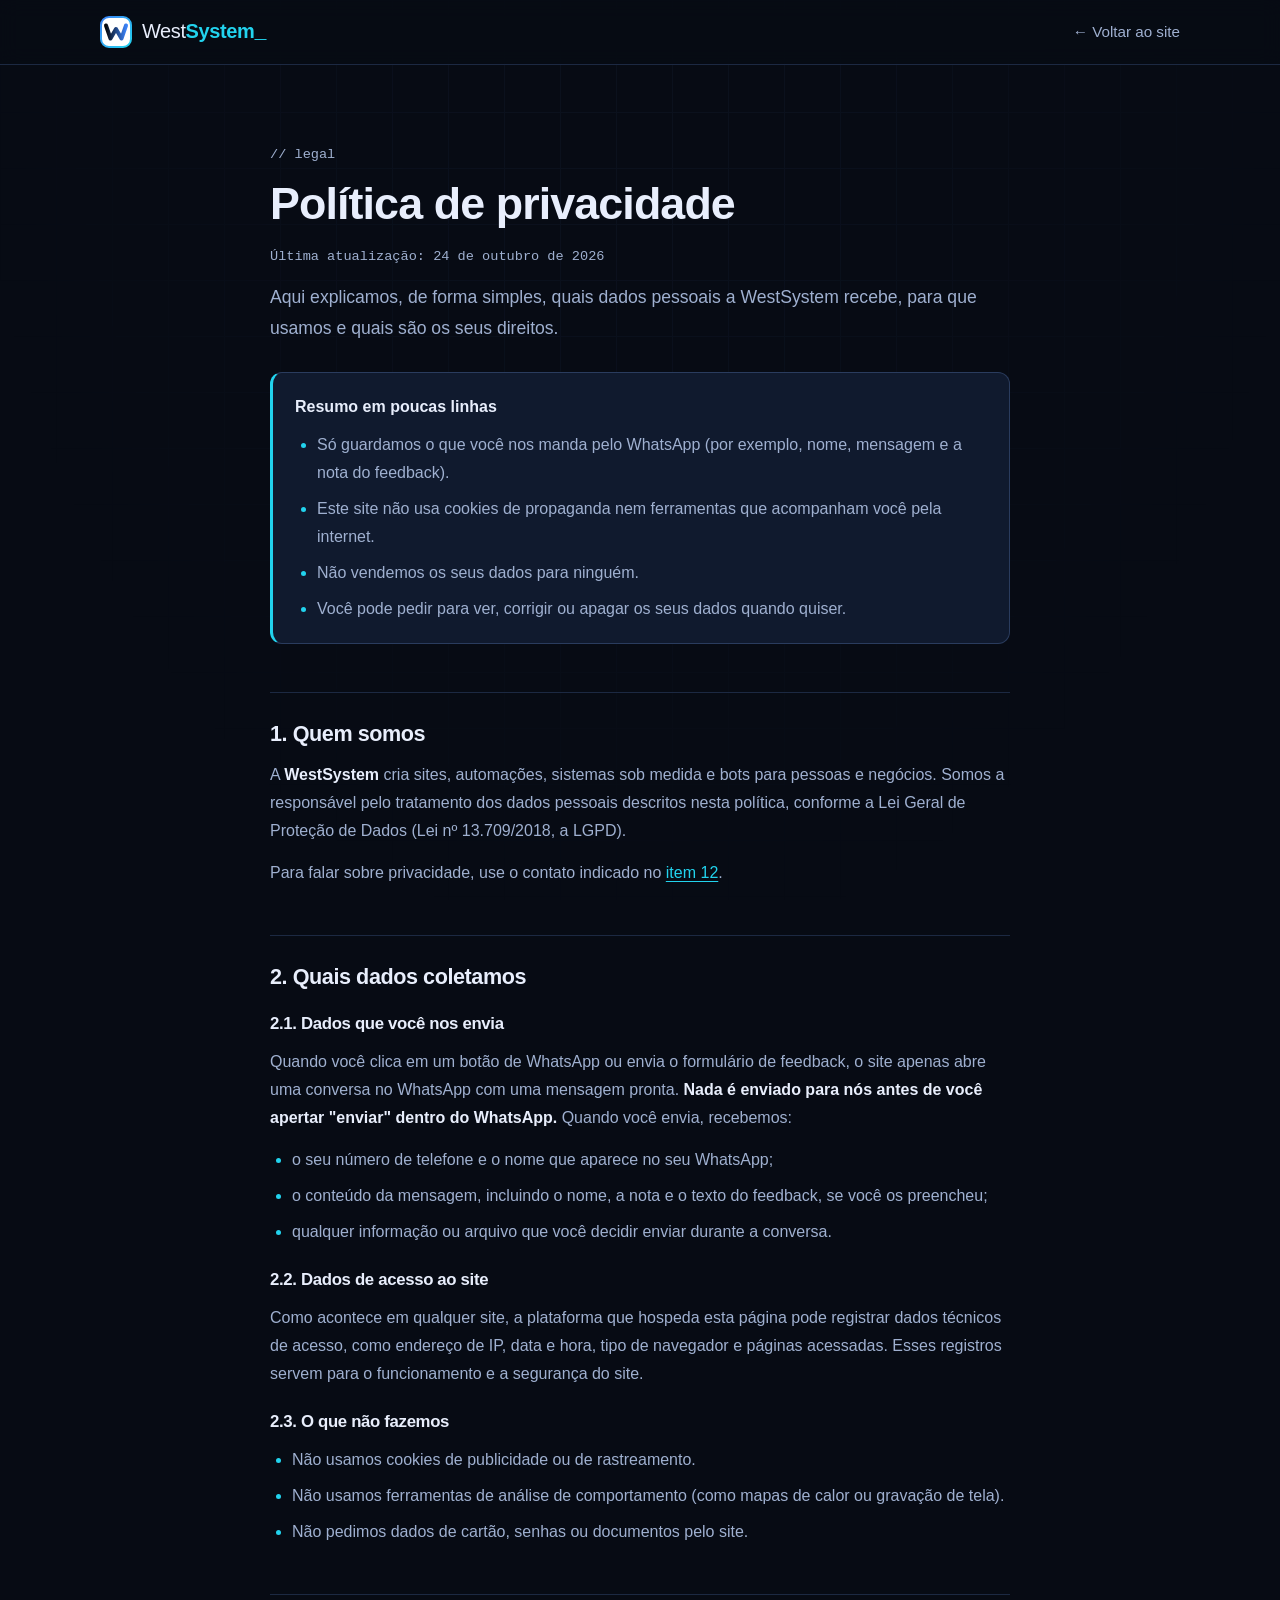
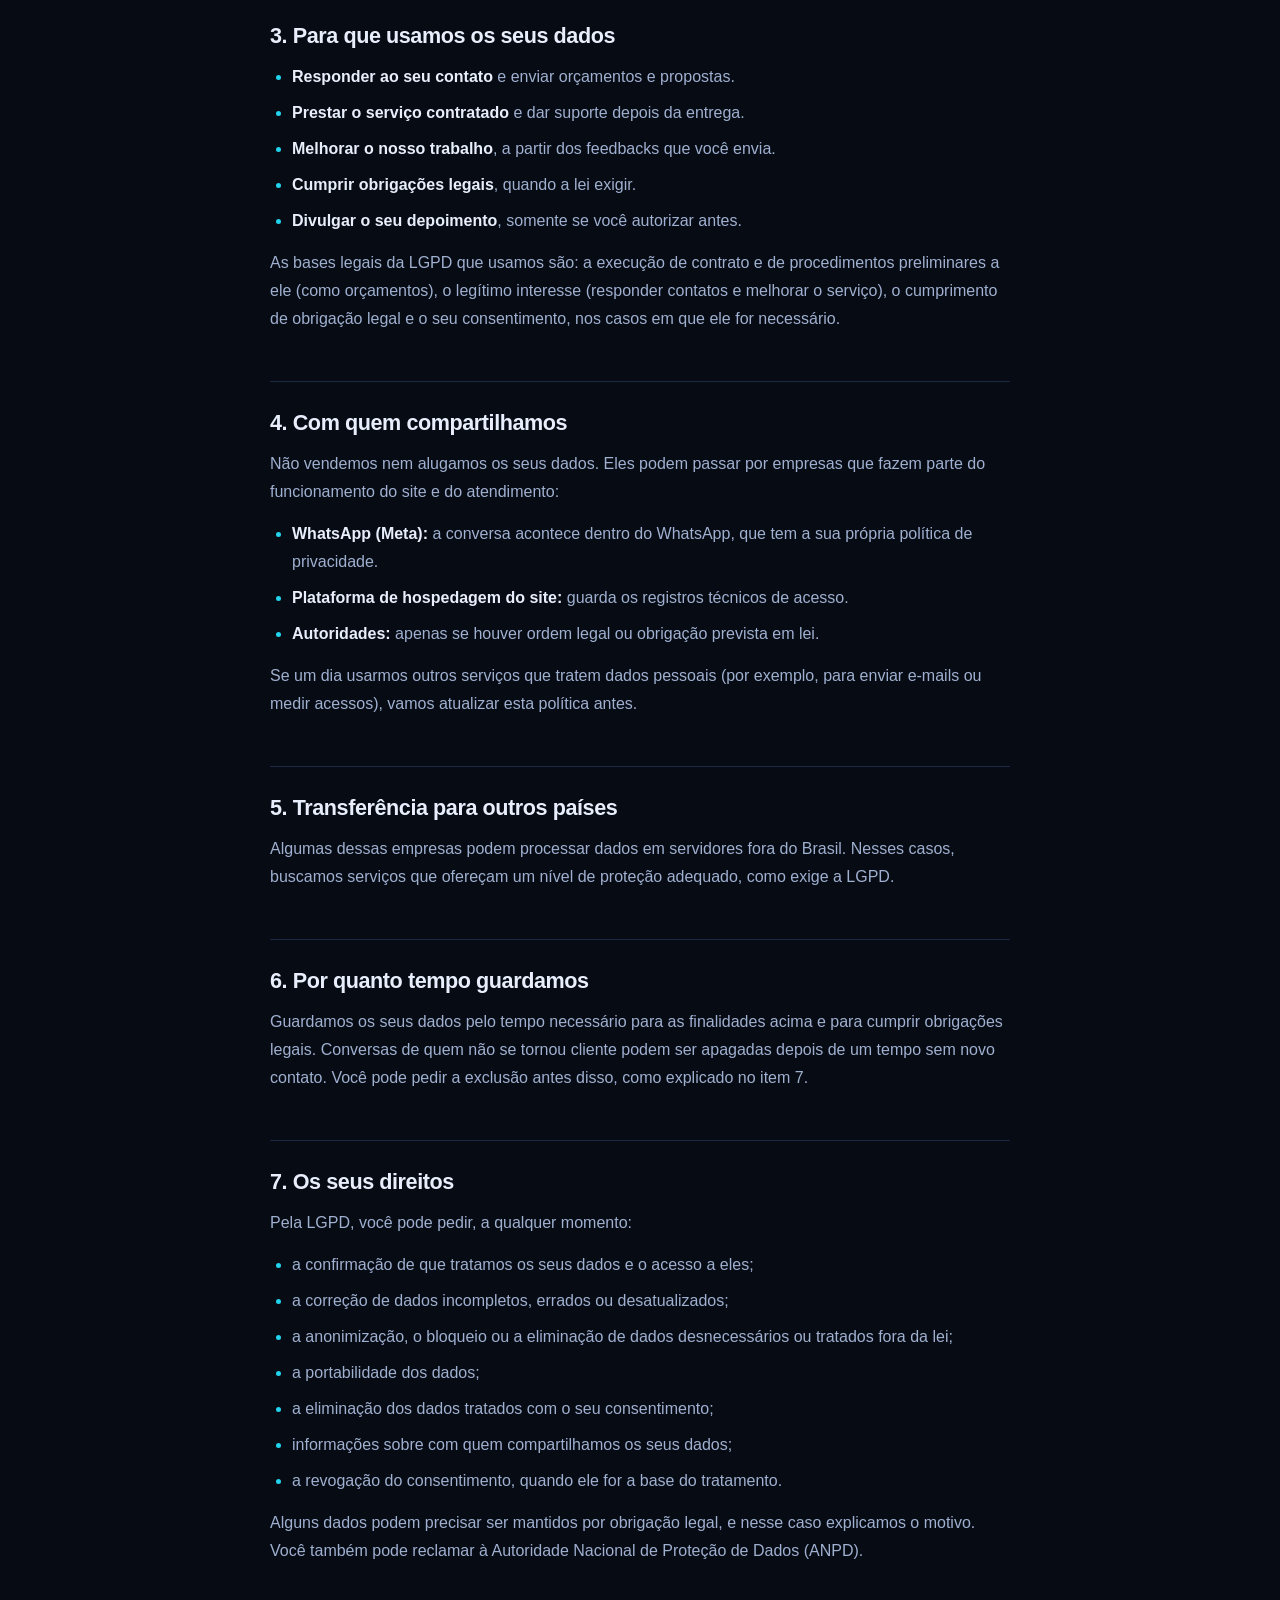
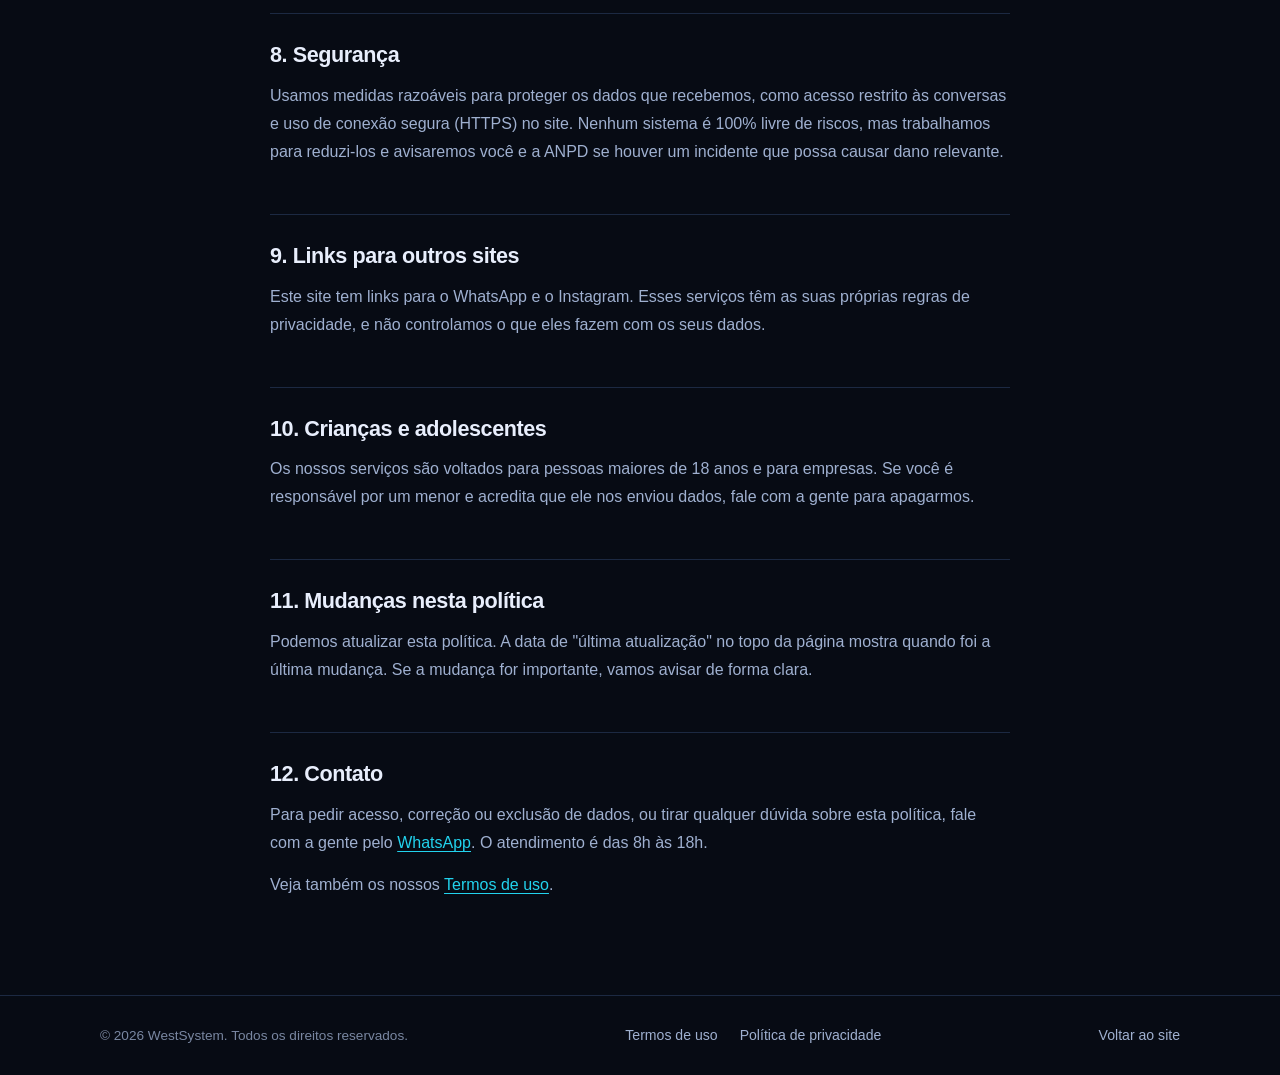
==== privacidade.html @ 3f5c94aa "Termos de uso, política de privacidade, Instagram, horário e ícones do logo Co-Authored-By: Claude S" ====
<!DOCTYPE html>
<html lang="pt-BR">
<head>
  <meta charset="UTF-8">
  <meta name="viewport" content="width=device-width, initial-scale=1, viewport-fit=cover">
  <title>Política de privacidade | WestSystem</title>
  <meta name="description" content="Como a WestSystem trata os seus dados pessoais, em linguagem simples e de acordo com a LGPD.">
  <meta name="theme-color" content="#070b14">
  <link rel="icon" href="favicon.svg" type="image/svg+xml">
  <link rel="icon" href="favicon-32.png" sizes="32x32" type="image/png">
  <link rel="apple-touch-icon" href="apple-touch-icon.png">
  <link rel="stylesheet" href="style.css">
</head>
<body>

  <header class="topo">
    <div class="container topo__barra">
      <a href="index.html" class="logo" aria-label="WestSystem, voltar ao início">
        <svg class="logo__marca" viewBox="0 0 32 32" aria-hidden="true">
          <rect x="1" y="1" width="30" height="30" rx="8" fill="#ffffff" stroke="url(#grad)" stroke-width="2"/>
          <path d="M6 9.5l4.5 13L16 13l5.5 9.5L26 9.5" fill="none" stroke="url(#gw)" stroke-width="4" stroke-linecap="round" stroke-linejoin="round"/>
          <defs>
            <linearGradient id="gw" x1="0" y1="0" x2="1" y2="0"><stop offset="0" stop-color="#05080f"/><stop offset="1" stop-color="#3b82f6"/></linearGradient><linearGradient id="grad" x1="0" y1="0" x2="1" y2="1">
              <stop offset="0" stop-color="#3b82f6"/>
              <stop offset="1" stop-color="#22d3ee"/>
            </linearGradient>
          </defs>
        </svg>
        <span class="logo__texto">West<strong>System</strong><span class="cursor">_</span></span>
      </a>
      <a href="index.html" class="topo__voltar">← Voltar ao site</a>
    </div>
  </header>

  <main class="documento">
    <p class="documento__marca">// legal</p>
    <h1>Política de privacidade</h1>
    <p class="documento__data">Última atualização: 24 de outubro de 2026</p>
    <p class="documento__intro">Aqui explicamos, de forma simples, quais dados pessoais a WestSystem recebe, para que usamos e quais são os seus direitos.</p>

    <div class="documento__resumo">
      <p><strong>Resumo em poucas linhas</strong></p>
      <ul>
        <li>Só guardamos o que você nos manda pelo WhatsApp (por exemplo, nome, mensagem e a nota do feedback).</li>
        <li>Este site não usa cookies de propaganda nem ferramentas que acompanham você pela internet.</li>
        <li>Não vendemos os seus dados para ninguém.</li>
        <li>Você pode pedir para ver, corrigir ou apagar os seus dados quando quiser.</li>
      </ul>
    </div>

    <h2>1. Quem somos</h2>
    <p>A <strong>WestSystem</strong> cria sites, automações, sistemas sob medida e bots para pessoas e negócios. Somos a responsável pelo tratamento dos dados pessoais descritos nesta política, conforme a Lei Geral de Proteção de Dados (Lei nº 13.709/2018, a LGPD).</p>
    <p>Para falar sobre privacidade, use o contato indicado no <a href="#contato">item 12</a>.</p>

    <h2>2. Quais dados coletamos</h2>
    <h3>2.1. Dados que você nos envia</h3>
    <p>Quando você clica em um botão de WhatsApp ou envia o formulário de feedback, o site apenas abre uma conversa no WhatsApp com uma mensagem pronta. <strong>Nada é enviado para nós antes de você apertar "enviar" dentro do WhatsApp.</strong> Quando você envia, recebemos:</p>
    <ul>
      <li>o seu número de telefone e o nome que aparece no seu WhatsApp;</li>
      <li>o conteúdo da mensagem, incluindo o nome, a nota e o texto do feedback, se você os preencheu;</li>
      <li>qualquer informação ou arquivo que você decidir enviar durante a conversa.</li>
    </ul>
    <h3>2.2. Dados de acesso ao site</h3>
    <p>Como acontece em qualquer site, a plataforma que hospeda esta página pode registrar dados técnicos de acesso, como endereço de IP, data e hora, tipo de navegador e páginas acessadas. Esses registros servem para o funcionamento e a segurança do site.</p>
    <h3>2.3. O que não fazemos</h3>
    <ul>
      <li>Não usamos cookies de publicidade ou de rastreamento.</li>
      <li>Não usamos ferramentas de análise de comportamento (como mapas de calor ou gravação de tela).</li>
      <li>Não pedimos dados de cartão, senhas ou documentos pelo site.</li>
    </ul>

    <h2>3. Para que usamos os seus dados</h2>
    <ul>
      <li><strong>Responder ao seu contato</strong> e enviar orçamentos e propostas.</li>
      <li><strong>Prestar o serviço contratado</strong> e dar suporte depois da entrega.</li>
      <li><strong>Melhorar o nosso trabalho</strong>, a partir dos feedbacks que você envia.</li>
      <li><strong>Cumprir obrigações legais</strong>, quando a lei exigir.</li>
      <li><strong>Divulgar o seu depoimento</strong>, somente se você autorizar antes.</li>
    </ul>
    <p>As bases legais da LGPD que usamos são: a execução de contrato e de procedimentos preliminares a ele (como orçamentos), o legítimo interesse (responder contatos e melhorar o serviço), o cumprimento de obrigação legal e o seu consentimento, nos casos em que ele for necessário.</p>

    <h2>4. Com quem compartilhamos</h2>
    <p>Não vendemos nem alugamos os seus dados. Eles podem passar por empresas que fazem parte do funcionamento do site e do atendimento:</p>
    <ul>
      <li><strong>WhatsApp (Meta):</strong> a conversa acontece dentro do WhatsApp, que tem a sua própria política de privacidade.</li>
      <li><strong>Plataforma de hospedagem do site:</strong> guarda os registros técnicos de acesso.</li>
      <li><strong>Autoridades:</strong> apenas se houver ordem legal ou obrigação prevista em lei.</li>
    </ul>
    <p>Se um dia usarmos outros serviços que tratem dados pessoais (por exemplo, para enviar e-mails ou medir acessos), vamos atualizar esta política antes.</p>

    <h2>5. Transferência para outros países</h2>
    <p>Algumas dessas empresas podem processar dados em servidores fora do Brasil. Nesses casos, buscamos serviços que ofereçam um nível de proteção adequado, como exige a LGPD.</p>

    <h2>6. Por quanto tempo guardamos</h2>
    <p>Guardamos os seus dados pelo tempo necessário para as finalidades acima e para cumprir obrigações legais. Conversas de quem não se tornou cliente podem ser apagadas depois de um tempo sem novo contato. Você pode pedir a exclusão antes disso, como explicado no item 7.</p>

    <h2>7. Os seus direitos</h2>
    <p>Pela LGPD, você pode pedir, a qualquer momento:</p>
    <ul>
      <li>a confirmação de que tratamos os seus dados e o acesso a eles;</li>
      <li>a correção de dados incompletos, errados ou desatualizados;</li>
      <li>a anonimização, o bloqueio ou a eliminação de dados desnecessários ou tratados fora da lei;</li>
      <li>a portabilidade dos dados;</li>
      <li>a eliminação dos dados tratados com o seu consentimento;</li>
      <li>informações sobre com quem compartilhamos os seus dados;</li>
      <li>a revogação do consentimento, quando ele for a base do tratamento.</li>
    </ul>
    <p>Alguns dados podem precisar ser mantidos por obrigação legal, e nesse caso explicamos o motivo. Você também pode reclamar à Autoridade Nacional de Proteção de Dados (ANPD).</p>

    <h2>8. Segurança</h2>
    <p>Usamos medidas razoáveis para proteger os dados que recebemos, como acesso restrito às conversas e uso de conexão segura (HTTPS) no site. Nenhum sistema é 100% livre de riscos, mas trabalhamos para reduzi-los e avisaremos você e a ANPD se houver um incidente que possa causar dano relevante.</p>

    <h2>9. Links para outros sites</h2>
    <p>Este site tem links para o WhatsApp e o Instagram. Esses serviços têm as suas próprias regras de privacidade, e não controlamos o que eles fazem com os seus dados.</p>

    <h2>10. Crianças e adolescentes</h2>
    <p>Os nossos serviços são voltados para pessoas maiores de 18 anos e para empresas. Se você é responsável por um menor e acredita que ele nos enviou dados, fale com a gente para apagarmos.</p>

    <h2>11. Mudanças nesta política</h2>
    <p>Podemos atualizar esta política. A data de "última atualização" no topo da página mostra quando foi a última mudança. Se a mudança for importante, vamos avisar de forma clara.</p>

    <h2 id="contato">12. Contato</h2>
    <p>Para pedir acesso, correção ou exclusão de dados, ou tirar qualquer dúvida sobre esta política, fale com a gente pelo <a href="#" class="js-whatsapp">WhatsApp</a>. O atendimento é das 8h às 18h.</p>
    <p>Veja também os nossos <a href="termos.html">Termos de uso</a>.</p>

  </main>

  <footer class="rodape rodape--simples">
    <div class="container">
      <div class="rodape__base">
        <p class="rodape__direitos">© <span id="ano">2026</span> WestSystem. Todos os direitos reservados.</p>
        <nav class="rodape__legal" aria-label="Documentos legais">
          <a href="termos.html">Termos de uso</a>
          <a href="privacidade.html">Política de privacidade</a>
        </nav>
        <a href="index.html" class="rodape__topo">Voltar ao site</a>
      </div>
    </div>
  </footer>

  <script src="config.js"></script>
  <script src="documento.js"></script>
</body>
</html>
---- style.css ----
/* ============================================================
   WestSystem - estilos
   Página toda escura, com animações que lembram um sistema vivo.
   Para mudar as cores do site inteiro, mexa só nas variáveis abaixo.
   ============================================================ */

:root {
  --fundo: #070b14;
  --fundo-2: #0c1322;
  --painel: #101a2e;
  --linha: #1c2942;
  --linha-forte: #2a3c5e;

  --texto: #e8eefc;
  --texto-suave: #9fb0d0;

  --azul: #3b82f6;
  --ciano: #22d3ee;
  --verde: #34d399;   /* luzinha de "tudo certo" */
  --ambar: #fbbf24;
  --degrade: linear-gradient(135deg, var(--azul), var(--ciano));

  --mono: ui-monospace, "SF Mono", Menlo, Consolas, monospace;
  --raio: 16px;
  --largura: 1120px;
}

/* ---------- base ---------- */
* { box-sizing: border-box; margin: 0; padding: 0; }

html { scroll-behavior: smooth; scroll-padding-top: 72px; }

body {
  font-family: -apple-system, BlinkMacSystemFont, "Segoe UI", Roboto, Helvetica, Arial, sans-serif;
  color: var(--texto);
  background: var(--fundo);
  line-height: 1.6;
  -webkit-font-smoothing: antialiased;
  overflow-x: hidden;
}

/* Grade sutil no fundo, como papel milimetrado de tecnologia */
body::before {
  content: "";
  position: fixed;
  inset: 0;
  z-index: -1;
  background-image:
    linear-gradient(var(--linha) 1px, transparent 1px),
    linear-gradient(90deg, var(--linha) 1px, transparent 1px);
  background-size: 56px 56px;
  opacity: .22;
  mask-image: radial-gradient(ellipse at 50% 0%, #000 20%, transparent 75%);
  -webkit-mask-image: radial-gradient(ellipse at 50% 0%, #000 20%, transparent 75%);
}

a { color: inherit; text-decoration: none; }

.container {
  width: 100%;
  max-width: var(--largura);
  margin: 0 auto;
  padding: 0 20px;
}
.container--estreito { max-width: 760px; }

h1, h2, h3 { line-height: 1.2; letter-spacing: -0.02em; }

/* ---------- entrada rápida do topo (sem tela de espera) ---------- */
/* O conteúdo já está na tela; só desliza para o lugar em menos de 1s. */
.hero__conteudo > *,
.painel {
  animation: entra .6s ease both;
}
.hero__conteudo > :nth-child(1) { animation-delay: .05s; }
.hero__conteudo > :nth-child(2) { animation-delay: .12s; }
.hero__conteudo > :nth-child(3) { animation-delay: .19s; }
.hero__conteudo > :nth-child(4) { animation-delay: .26s; }
.hero__conteudo > :nth-child(5) { animation-delay: .33s; }
.painel { animation-delay: .25s; }
@keyframes entra { from { opacity: 0; transform: translateY(18px); } }

/* ---------- barra de progresso da página ---------- */
.progresso {
  position: fixed;
  top: 0; left: 0; right: 0;
  height: 3px;
  z-index: 50;
}
.progresso__barra {
  height: 100%;
  width: 0;
  background: var(--degrade);
  box-shadow: 0 0 12px var(--ciano);
}

/* ---------- luzinha de status ---------- */
.led {
  display: inline-block;
  width: 8px; height: 8px;
  border-radius: 50%;
  background: var(--verde);
  box-shadow: 0 0 8px var(--verde);
  animation: pisca 2s ease-in-out infinite;
}
.led--ambar { background: var(--ambar); box-shadow: 0 0 8px var(--ambar); animation-delay: .6s; }
@keyframes pisca { 50% { opacity: .35; } }

/* ============================================================
   BOTÕES
   ============================================================ */
.botao {
  display: inline-block;
  padding: 14px 26px;
  border-radius: 999px;
  background: var(--degrade);
  color: #04101f;
  font-weight: 700;
  font-size: 1rem;
  border: 2px solid transparent;
  transition: transform .15s ease, box-shadow .15s ease;
  cursor: pointer;
}
.botao:hover { transform: translateY(-2px); box-shadow: 0 10px 30px rgba(34, 211, 238, .3); }
.botao:focus-visible { outline: 3px solid var(--ciano); outline-offset: 3px; }

.botao--contorno {
  background: transparent;
  color: var(--texto);
  border-color: var(--linha-forte);
}
.botao--contorno:hover { box-shadow: none; border-color: var(--ciano); }

.botao--pequeno { padding: 9px 18px; font-size: .92rem; }
.botao--grande { padding: 18px 36px; font-size: 1.12rem; }

/* botão final que "respira" para chamar atenção */
.botao--pulsa { animation: respira 2.4s ease-in-out infinite; }
@keyframes respira {
  0%, 100% { box-shadow: 0 0 0 0 rgba(34, 211, 238, .45); }
  50%      { box-shadow: 0 0 0 16px rgba(34, 211, 238, 0); }
}

/* ============================================================
   TOPO / MENU
   ============================================================ */
.topo {
  position: sticky;
  top: 0;
  z-index: 40;
  background: rgba(7, 11, 20, .82);
  backdrop-filter: blur(10px);
  border-bottom: 1px solid var(--linha);
}
.topo__barra {
  display: flex;
  align-items: center;
  justify-content: space-between;
  height: 64px;
}

.logo { display: inline-flex; align-items: center; gap: 10px; }
.logo__marca { width: 32px; height: 32px; }
.logo__texto { font-size: 1.25rem; font-weight: 400; letter-spacing: -0.02em; }
.logo__texto strong { font-weight: 800; color: var(--ciano); }
.cursor { color: var(--ciano); font-family: var(--mono); animation: cursor 1s steps(1) infinite; }
@keyframes cursor { 50% { opacity: 0; } }

.topo__barra { position: relative; }
.menu { display: flex; align-items: center; gap: 26px; }

/* botão de 3 riscos (só aparece no celular) */
.menu-botao {
  display: none;
  place-items: center;
  width: 44px; height: 44px;
  background: transparent;
  border: 1px solid var(--linha-forte);
  border-radius: 10px;
  cursor: pointer;
}
.menu-botao span,
.menu-botao span::before,
.menu-botao span::after {
  display: block;
  width: 20px; height: 2px;
  background: var(--texto);
  border-radius: 2px;
  transition: transform .2s ease, background .2s ease;
}
.menu-botao span { position: relative; }
.menu-botao span::before, .menu-botao span::after { content: ""; position: absolute; left: 0; }
.menu-botao span::before { top: -6px; }
.menu-botao span::after { top: 6px; }
/* vira um "X" quando o menu está aberto */
.menu-botao[aria-expanded="true"] span { background: transparent; }
.menu-botao[aria-expanded="true"] span::before { transform: translateY(6px) rotate(45deg); }
.menu-botao[aria-expanded="true"] span::after { transform: translateY(-6px) rotate(-45deg); }
.menu-botao:focus-visible { outline: 3px solid var(--ciano); outline-offset: 2px; }
.menu a:not(.botao) { color: var(--texto-suave); font-size: .93rem; transition: color .15s; }
.menu a:not(.botao):hover { color: #fff; }

/* ============================================================
   HERO
   ============================================================ */
.hero {
  position: relative;
  padding: 80px 0 96px;
  overflow: hidden;
}
/* brilho azul que flutua devagar atrás do topo */
.hero::before {
  content: "";
  position: absolute;
  width: 640px; height: 640px;
  right: -140px; top: -220px;
  background: radial-gradient(circle, rgba(59, 130, 246, .35), transparent 65%);
  animation: flutua 9s ease-in-out infinite;
  pointer-events: none;
}
@keyframes flutua { 50% { transform: translate(-40px, 30px); } }

.hero__grade {
  position: relative;
  display: grid;
  grid-template-columns: 1.1fr .9fr;
  gap: 56px;
  align-items: center;
}

.etiqueta {
  display: inline-flex;
  align-items: center;
  gap: 10px;
  padding: 6px 14px;
  border: 1px solid var(--linha-forte);
  background: var(--fundo-2);
  border-radius: 999px;
  color: var(--ciano);
  font-family: var(--mono);
  font-size: .82rem;
  margin-bottom: 24px;
}

.hero h1 { font-size: clamp(2.1rem, 5vw, 3.5rem); font-weight: 800; }
.destaque {
  background: linear-gradient(90deg, var(--azul), var(--ciano), var(--azul));
  background-size: 200% 100%;
  -webkit-background-clip: text;
  background-clip: text;
  color: transparent;
  animation: brilho 6s linear infinite;
}
@keyframes brilho { to { background-position: 200% 0; } }

.hero__texto { margin-top: 22px; font-size: 1.14rem; color: var(--texto-suave); max-width: 560px; }
.hero__acoes { display: flex; flex-wrap: wrap; gap: 14px; margin-top: 34px; }
.hero__nota { margin-top: 16px; font-size: .9rem; color: var(--texto-suave); }

/* ---------- painel de exemplo ---------- */
.painel {
  background: linear-gradient(180deg, var(--painel), var(--fundo-2));
  border: 1px solid var(--linha-forte);
  border-radius: var(--raio);
  box-shadow: 0 24px 60px rgba(0, 0, 0, .45), 0 0 0 1px rgba(34, 211, 238, .05);
  overflow: hidden;
  font-family: var(--mono);
  position: relative;
}
/* linha de luz que varre o painel, como um "scanner" */
.painel::after {
  content: "";
  position: absolute;
  left: 0; right: 0; top: 0;
  height: 60px;
  background: linear-gradient(180deg, transparent, rgba(34, 211, 238, .08), transparent);
  animation: varre 5s linear infinite;
  pointer-events: none;
}
@keyframes varre { from { transform: translateY(-60px); } to { transform: translateY(420px); } }

.painel__topo {
  display: flex;
  align-items: center;
  gap: 12px;
  padding: 12px 16px;
  border-bottom: 1px solid var(--linha);
  font-size: .78rem;
  color: var(--texto-suave);
}
.painel__bolinhas { display: inline-flex; gap: 6px; }
.painel__bolinhas i { width: 10px; height: 10px; border-radius: 50%; background: var(--linha-forte); display: block; }
.painel__titulo { flex: 1; }
.painel__status { display: inline-flex; align-items: center; gap: 6px; color: var(--verde); }

.painel__metricas { padding: 18px 18px 8px; display: grid; gap: 16px; }
.metrica__linha { display: flex; justify-content: space-between; font-size: .8rem; color: var(--texto-suave); margin-bottom: 6px; }
.metrica__linha b { color: var(--texto); font-weight: 600; }
.metrica__trilho { height: 8px; background: var(--fundo); border-radius: 99px; overflow: hidden; }
.metrica__barra {
  height: 100%;
  width: 70%;
  background: var(--degrade);
  border-radius: 99px;
  transition: width 1.2s cubic-bezier(.4, 0, .2, 1);
}

.painel__log {
  list-style: none;
  padding: 14px 18px 18px;
  margin-top: 10px;
  border-top: 1px solid var(--linha);
  font-size: .78rem;
  color: var(--texto-suave);
  min-height: 130px;
}
.painel__log li { padding: 2px 0; animation: entra-log .4s ease; white-space: nowrap; overflow: hidden; text-overflow: ellipsis; }
.painel__log li .hora { color: var(--linha-forte); margin-right: 8px; }
.painel__log li .ok { color: var(--verde); margin-right: 6px; }
@keyframes entra-log { from { opacity: 0; transform: translateY(8px); } }

/* ============================================================
   SEÇÕES
   ============================================================ */
.secao { padding: 92px 0; }
.secao--painel { background: var(--fundo-2); border-top: 1px solid var(--linha); border-bottom: 1px solid var(--linha); }

.secao__marca { font-family: var(--mono); color: var(--ciano); font-size: .85rem; margin-bottom: 10px; }
.secao h2 { font-size: clamp(1.7rem, 3.6vw, 2.4rem); font-weight: 800; }
.secao__intro { margin-top: 12px; color: var(--texto-suave); font-size: 1.07rem; max-width: 620px; }

/* ---------- cartões de serviços ---------- */
/* ---------- carrossel de serviços ---------- */
.carrossel { margin-top: 44px; }

/* a faixa rola para o lado; cada cartão "encaixa" no lugar ao parar */
.carrossel__faixa {
  --por-vez: 3;            /* quantos cartões aparecem ao mesmo tempo */
  --espaco: 20px;
  display: flex;
  gap: var(--espaco);
  overflow-x: auto;
  scroll-snap-type: x mandatory;
  -webkit-overflow-scrolling: touch;
  scrollbar-width: none;           /* esconde a barra de rolagem */
  /* folga em volta para o cartão poder crescer no hover sem ser cortado */
  padding: 22px 8px;
  margin: -22px -8px;
  scroll-padding-inline: 8px;
}
.carrossel__faixa::-webkit-scrollbar { display: none; }
.carrossel__faixa:focus-visible { outline: 3px solid var(--ciano); outline-offset: 4px; border-radius: 12px; }

.cartao {
  flex: 0 0 calc((100% - var(--espaco) * (var(--por-vez) - 1)) / var(--por-vez));
  scroll-snap-align: start;
  display: flex;
  flex-direction: column;
  overflow: hidden;
  position: relative;
  background: linear-gradient(180deg, var(--painel), var(--fundo-2));
  border: 1px solid var(--linha);
  border-radius: var(--raio);
  transition: scale .25s ease, border-color .2s ease, box-shadow .2s ease;
}
/* Ao passar o mouse, o cartão cresce */
.cartao:hover {
  scale: 1.04;
  z-index: 2;
  border-color: var(--ciano);
  box-shadow: 0 20px 50px rgba(34, 211, 238, .18);
}
.cartao__imagem { display: block; width: 100%; height: auto; aspect-ratio: 16 / 10; object-fit: cover; background: var(--fundo-2); border-bottom: 1px solid var(--linha); }
.cartao__corpo { display: flex; flex-direction: column; flex: 1; padding: 26px 26px 28px; }

.cartao__topo { display: flex; align-items: center; justify-content: space-between; margin-bottom: 20px; }
.cartao__icone {
  width: 56px; height: 56px;
  display: grid; place-items: center;
  font-size: 1.7rem;
  background: var(--fundo);
  border: 1px solid var(--linha);
  border-radius: 12px;
}
.cartao h3 { font-size: 1.4rem; margin-bottom: 12px; }
.cartao p { color: var(--texto-suave); font-size: 1.02rem; line-height: 1.65; margin-bottom: 24px; }
.cartao--outros { border-style: dashed; }

/* barrinha que enche quando o carrossel aparece na tela */
.cartao__trilho { height: 3px; background: var(--fundo); border-radius: 99px; margin-top: auto; overflow: hidden; }
.cartao__barra { height: 100%; width: 0; background: var(--degrade); border-radius: 99px; transition: width 1.4s ease .3s; }
.carrossel.visivel .cartao__barra { width: 100%; }

/* setas e pontinhos */
.carrossel__controles { display: flex; align-items: center; justify-content: center; gap: 18px; margin-top: 30px; }
.carrossel__seta {
  width: 46px; height: 46px;
  display: grid; place-items: center;
  border-radius: 50%;
  border: 1px solid var(--linha-forte);
  background: var(--painel);
  color: var(--ciano);
  cursor: pointer;
  transition: border-color .2s, opacity .2s, transform .15s;
}
.carrossel__seta svg { width: 22px; height: 22px; }
.carrossel__seta:hover:not(:disabled) { border-color: var(--ciano); transform: scale(1.06); }
.carrossel__seta:disabled { opacity: .35; cursor: default; }
.carrossel__seta:focus-visible { outline: 3px solid var(--ciano); outline-offset: 3px; }

.carrossel__pontos { display: flex; gap: 10px; align-items: center; }
.carrossel__ponto {
  width: 10px; height: 10px;
  padding: 0;
  border: 0;
  border-radius: 99px;
  background: var(--linha-forte);
  cursor: pointer;
  transition: width .25s ease, background .25s ease;
}
.carrossel__ponto[aria-current="true"] { width: 28px; background: var(--ciano); }
.carrossel__ponto:focus-visible { outline: 3px solid var(--ciano); outline-offset: 3px; }

@media (max-width: 880px) { .carrossel__faixa { --por-vez: 2; } }
@media (max-width: 560px) {
  .carrossel__faixa { --por-vez: 1; --espaco: 14px; }
  .cartao { flex-basis: 86%; } /* deixa um pedacinho do próximo cartão aparecendo */
}

/* ---------- fluxo de automação ---------- */
.fluxo {
  display: flex;
  align-items: center;
  margin-top: 48px;
  padding: 32px 24px;
  background: var(--fundo);
  border: 1px solid var(--linha);
  border-radius: var(--raio);
}
.fluxo__no {
  flex: 0 0 auto;
  width: 150px;
  text-align: center;
  display: flex; flex-direction: column; align-items: center; gap: 12px;
}
.fluxo__no b { font-size: .92rem; font-weight: 600; }
.fluxo__icone {
  width: 64px; height: 64px;
  display: grid; place-items: center;
  font-size: 1.8rem;
  background: var(--painel);
  border: 1px solid var(--linha-forte);
  border-radius: 18px;
  animation: acende 6s ease-in-out infinite;
}
/* cada etapa "acende" na sua vez, seguindo o caminho da informação */
.fluxo__no:nth-of-type(1) .fluxo__icone { animation-delay: 0s; }
.fluxo__no:nth-of-type(3) .fluxo__icone { animation-delay: 1.5s; }
.fluxo__no:nth-of-type(5) .fluxo__icone { animation-delay: 3s; }
.fluxo__no:nth-of-type(7) .fluxo__icone { animation-delay: 4.5s; }
@keyframes acende {
  0%, 22%, 100% { border-color: var(--linha-forte); box-shadow: none; }
  8%            { border-color: var(--ciano); box-shadow: 0 0 22px rgba(34, 211, 238, .45); }
}

.fluxo__fio {
  position: relative;
  flex: 1;
  height: 2px;
  background: var(--linha-forte);
  margin: 0 6px 28px;
  min-width: 24px;
}
/* a bolinha de luz que viaja pelo fio */
.fluxo__fio i {
  position: absolute;
  top: -3px; left: 0;
  width: 8px; height: 8px;
  border-radius: 50%;
  background: var(--ciano);
  box-shadow: 0 0 10px var(--ciano);
  animation: viaja 1.5s ease-in-out infinite;
}
.fluxo__fio:nth-of-type(1) i { animation-delay: 0s; }
.fluxo__fio:nth-of-type(2) i { animation-delay: .5s; }
.fluxo__fio:nth-of-type(3) i { animation-delay: 1s; }
@keyframes viaja {
  0%   { left: 0; opacity: 0; }
  15%  { opacity: 1; }
  85%  { opacity: 1; }
  100% { left: calc(100% - 8px); opacity: 0; }
}
.fluxo__nota { margin-top: 14px; font-size: .85rem; color: var(--texto-suave); font-family: var(--mono); }

/* ---------- passos ---------- */
.passos {
  list-style: none;
  display: grid;
  grid-template-columns: repeat(auto-fit, minmax(250px, 1fr));
  gap: 24px;
  margin-top: 44px;
  counter-reset: passo;
}
.passo {
  position: relative;
  background: linear-gradient(180deg, var(--painel), var(--fundo-2));
  border: 1px solid var(--linha);
  border-radius: var(--raio);
  padding: 30px 28px;
}
.passo__numero {
  display: grid; place-items: center;
  width: 44px; height: 44px;
  border-radius: 50%;
  background: var(--degrade);
  color: #04101f;
  font-weight: 800;
  font-size: 1.2rem;
  margin-bottom: 16px;
}
.passo h3 { font-size: 1.25rem; margin-bottom: 8px; }
.passo p { color: var(--texto-suave); }

/* ---------- motivos ---------- */
.motivos {
  display: grid;
  grid-template-columns: repeat(auto-fit, minmax(250px, 1fr));
  gap: 32px;
  margin-top: 40px;
}
.motivo { border-left: 2px solid var(--ciano); padding-left: 20px; }
.motivo h3 { font-size: 1.2rem; margin-bottom: 8px; }
.motivo p { color: var(--texto-suave); }

/* ---------- avaliações ---------- */
.avaliacoes {
  display: grid;
  grid-template-columns: repeat(3, 1fr);
  gap: 20px;
  margin-top: 44px;
}
@media (max-width: 880px) { .avaliacoes { grid-template-columns: 1fr; } }

.avaliacao {
  position: relative;
  display: flex;
  flex-direction: column;
  gap: 18px;
  padding: 30px 26px 26px;
  background: linear-gradient(180deg, var(--painel), var(--fundo-2));
  border: 1px solid var(--linha);
  border-radius: var(--raio);
}
/* etiqueta que avisa que o cartão é só um exemplo */
.avaliacao__exemplo {
  position: absolute;
  top: 14px; right: 14px;
  padding: 2px 10px;
  border: 1px dashed var(--ambar);
  border-radius: 99px;
  color: var(--ambar);
  font-family: var(--mono);
  font-size: .7rem;
}

.estrelas { display: flex; gap: 4px; }
.estrelas svg { width: 22px; height: 22px; fill: var(--ambar); filter: drop-shadow(0 0 6px rgba(251, 191, 36, .45)); }
/* estrela vazia (nota menor que 5) */
.estrelas svg.vazia { fill: var(--linha-forte); filter: none; }
/* as estrelas acendem uma depois da outra quando o cartão aparece */
.js .aparece .estrelas svg { opacity: .15; transition: opacity .4s ease; }
.js .aparece.visivel .estrelas svg { opacity: 1; }
.js .aparece.visivel .estrelas svg:nth-child(1) { transition-delay: .3s; }
.js .aparece.visivel .estrelas svg:nth-child(2) { transition-delay: .45s; }
.js .aparece.visivel .estrelas svg:nth-child(3) { transition-delay: .6s; }
.js .aparece.visivel .estrelas svg:nth-child(4) { transition-delay: .75s; }
.js .aparece.visivel .estrelas svg:nth-child(5) { transition-delay: .9s; }

.avaliacao blockquote { color: var(--texto); font-size: 1.04rem; line-height: 1.65; flex: 1; }

.avaliacao figcaption { display: flex; align-items: center; gap: 12px; }
.avaliacao__foto {
  flex: none;
  width: 44px; height: 44px;
  display: grid; place-items: center;
  border-radius: 50%;
  background: var(--degrade);
  color: #04101f;
  font-weight: 800;
}
.avaliacao figcaption b { display: block; font-size: .98rem; }
.avaliacao figcaption small { color: var(--texto-suave); font-size: .85rem; }

/* ---------- formulário de feedback ---------- */
.feedback { margin-top: 36px; display: grid; gap: 22px; }
.feedback__campo { border: 0; min-width: 0; }
.feedback__campo > label,
.feedback__campo > legend { display: block; font-weight: 600; margin-bottom: 8px; padding: 0; }
.feedback__campo small { font-weight: 400; color: var(--texto-suave); }

.feedback input[type="text"],
.feedback textarea {
  width: 100%;
  padding: 14px 16px;
  background: var(--fundo);
  color: var(--texto);
  border: 1px solid var(--linha-forte);
  border-radius: 12px;
  font: inherit;
  font-size: 1rem; /* 16px: evita o zoom automático do iPhone */
  transition: border-color .2s, box-shadow .2s;
}
.feedback textarea { resize: vertical; min-height: 130px; }
.feedback ::placeholder { color: #6b7c9c; }
.feedback input[type="text"]:focus,
.feedback textarea:focus { outline: none; border-color: var(--ciano); box-shadow: 0 0 0 3px rgba(34, 211, 238, .18); }

/* seletor de estrelas: as estrelas até a escolhida (ou sob o mouse) ficam douradas */
.nota { display: flex; flex-direction: row-reverse; justify-content: flex-end; gap: 4px; }
.nota input { position: absolute; opacity: 0; pointer-events: none; }
.nota label { cursor: pointer; padding: 4px; line-height: 0; }
.nota svg { width: 38px; height: 38px; fill: var(--linha-forte); transition: fill .15s, transform .15s; }
.nota label:hover svg,
.nota label:hover ~ label svg,
.nota input:checked ~ label svg { fill: var(--ambar); }
.nota label:hover svg { transform: scale(1.15); }
.nota input:focus-visible + label { outline: 3px solid var(--ciano); outline-offset: 2px; border-radius: 8px; }

.so-leitor { position: absolute; width: 1px; height: 1px; overflow: hidden; clip: rect(0 0 0 0); white-space: nowrap; }

.feedback__erro { color: #fca5a5; font-size: .95rem; }
.feedback .botao { justify-self: start; }
.feedback__nota { color: var(--texto-suave); font-size: .88rem; }
@media (max-width: 720px) { .feedback .botao { justify-self: stretch; } }

/* ---------- perguntas (<details> abre e fecha sem JavaScript) ---------- */
.pergunta {
  background: var(--painel);
  border: 1px solid var(--linha);
  border-radius: 12px;
  margin-top: 14px;
  transition: border-color .2s;
}
.pergunta:first-of-type { margin-top: 36px; }
.pergunta[open], .pergunta:hover { border-color: var(--linha-forte); }
.pergunta summary {
  list-style: none;
  cursor: pointer;
  padding: 18px 54px 18px 22px;
  font-weight: 600;
  position: relative;
}
.pergunta summary::-webkit-details-marker { display: none; }
.pergunta summary::after {
  content: "+";
  position: absolute;
  right: 22px; top: 50%;
  transform: translateY(-50%);
  font-size: 1.5rem;
  color: var(--ciano);
  font-family: var(--mono);
}
.pergunta[open] summary::after { content: "–"; }
.pergunta p { padding: 0 22px 20px; color: var(--texto-suave); }

/* ============================================================
   CHAMADA FINAL
   ============================================================ */
.final {
  background:
    radial-gradient(700px 320px at 50% 120%, rgba(59, 130, 246, .35), transparent 65%),
    var(--fundo-2);
  border-top: 1px solid var(--linha);
  text-align: center;
  padding: 100px 0;
}
.final h2 { font-size: clamp(1.8rem, 4vw, 2.6rem); font-weight: 800; }
.final p { margin: 16px auto 32px; max-width: 520px; color: var(--texto-suave); font-size: 1.1rem; }

/* ---------- rodapé ---------- */
.rodape {
  background: var(--fundo);
  border-top: 1px solid var(--linha);
  color: var(--texto-suave);
  padding: 64px 0 28px;
  font-size: .96rem;
}
.rodape__grade {
  display: grid;
  grid-template-columns: 1.6fr 1fr 1fr 1.2fr;
  gap: 40px;
}
.rodape__marca p { margin-top: 16px; max-width: 320px; line-height: 1.6; }
.logo--rodape .logo__texto { color: var(--texto); }

.rodape__coluna h3 {
  color: var(--texto);
  font-size: .85rem;
  font-family: var(--mono);
  font-weight: 600;
  letter-spacing: .04em;
  text-transform: uppercase;
  margin-bottom: 16px;
}
.rodape__coluna ul { list-style: none; display: grid; gap: 10px; }
.rodape__coluna a { transition: color .15s; }
.rodape__coluna a:hover { color: var(--ciano); }
.rodape__coluna a:focus-visible,
.rodape__topo:focus-visible { outline: 2px solid var(--ciano); outline-offset: 3px; border-radius: 4px; }

.rodape__base {
  display: flex;
  justify-content: space-between;
  align-items: center;
  gap: 16px;
  flex-wrap: wrap;
  margin-top: 48px;
  padding-top: 22px;
  border-top: 1px solid var(--linha);
}
.rodape__direitos { font-size: .85rem; opacity: .75; }
.rodape__horario { margin-top: 18px; font-size: .9rem; line-height: 1.6; }
.rodape__horario b { color: var(--texto); font-weight: 600; }
.rodape__legal { display: flex; gap: 22px; flex-wrap: wrap; font-size: .88rem; }
.rodape__legal a { transition: color .15s; }
.rodape__legal a:hover { color: var(--ciano); }
.rodape__legal a:focus-visible { outline: 2px solid var(--ciano); outline-offset: 3px; border-radius: 4px; }
.rodape__topo { font-size: .88rem; transition: color .15s; }
.rodape__topo:hover { color: var(--ciano); }

@media (max-width: 880px) {
  .rodape__grade { grid-template-columns: 1fr 1fr; }
  .rodape__marca { grid-column: 1 / -1; }
}
@media (max-width: 560px) {
  .rodape { padding-top: 48px; }
  .rodape__grade { grid-template-columns: 1fr; gap: 32px; }
  .rodape__base { flex-direction: column; align-items: flex-start; }
}

/* ============================================================
   BOTÃO FLUTUANTE DO WHATSAPP (sempre visível no canto da tela)
   ============================================================ */
.whatsapp-flutuante {
  position: fixed;
  /* respeita a área do "notch"/barra inferior de iPhones */
  right: max(22px, env(safe-area-inset-right));
  bottom: max(22px, env(safe-area-inset-bottom));
  z-index: 60;
  width: 62px; height: 62px;
  display: grid; place-items: center;
  border-radius: 50%;
  background: #25d366;
  color: #fff;
  box-shadow: 0 8px 24px rgba(0, 0, 0, .45);
  transition: transform .2s ease;
  animation: whatsapp-pulsa 2.6s ease-in-out infinite;
}
.whatsapp-flutuante svg { width: 34px; height: 34px; fill: currentColor; }
.whatsapp-flutuante:hover { transform: scale(1.1); }
.whatsapp-flutuante:focus-visible { outline: 3px solid #fff; outline-offset: 3px; }
@keyframes whatsapp-pulsa {
  0%, 100% { box-shadow: 0 8px 24px rgba(0, 0, 0, .45), 0 0 0 0 rgba(37, 211, 102, .5); }
  50%      { box-shadow: 0 8px 24px rgba(0, 0, 0, .45), 0 0 0 14px rgba(37, 211, 102, 0); }
}

/* ============================================================
   BOTÃO DE VOLTAR AO TOPO (fica logo acima do WhatsApp)
   ============================================================ */
.voltar-topo {
  position: fixed;
  right: max(31px, calc(env(safe-area-inset-right) + 9px));
  bottom: calc(max(22px, env(safe-area-inset-bottom)) + 76px);
  z-index: 60;
  width: 44px; height: 44px;
  display: grid; place-items: center;
  border-radius: 50%;
  border: 1px solid var(--linha-forte);
  background: var(--painel);
  color: var(--ciano);
  cursor: pointer;
  box-shadow: 0 6px 18px rgba(0, 0, 0, .4);
  /* escondido até a pessoa rolar um pouco */
  opacity: 0;
  visibility: hidden;
  transform: translateY(10px);
  transition: opacity .25s ease, transform .25s ease, visibility .25s, border-color .2s;
}
.voltar-topo.mostrar { opacity: 1; visibility: visible; transform: none; }
.voltar-topo:hover { border-color: var(--ciano); }
.voltar-topo:focus-visible { outline: 3px solid var(--ciano); outline-offset: 3px; }
.voltar-topo svg { width: 22px; height: 22px; }

@media (max-width: 380px) {
  .voltar-topo { right: 22px; bottom: calc(16px + 70px); }
}

/* ============================================================
   APARECER AO ROLAR (só vale quando o JavaScript está ligado)
   ============================================================ */
.js .aparece {
  opacity: 0;
  transform: translateY(24px);
  transition: opacity .7s ease, transform .7s ease;
}
.js .aparece.visivel { opacity: 1; transform: none; }

/* ============================================================
   CELULAR
   ============================================================ */
/* ---------- tablet (até 880px) ---------- */
@media (max-width: 880px) {
  .hero__grade { grid-template-columns: 1fr; gap: 44px; }
  .painel { max-width: 560px; }

  /* o fluxo vira uma coluna, com os fios na vertical */
  .fluxo { flex-direction: column; padding: 8px 0; background: none; border: 0; } /* sem a caixa cinza ao redor */
  .fluxo__no { width: 100%; }
  .fluxo__fio { display: none; } /* sem a linha cinza ligando as etapas */
  .fluxo { gap: 28px; } /* espaço entre as etapas, no lugar da linha */
  .fluxo__fio i { display: none; } /* sem a bolinha viajando no celular/tablet */
}

/* ---------- celular (até 720px) ---------- */
@media (max-width: 720px) {
  .hero { padding: 56px 0 64px; }
  .secao { padding: 68px 0; }
  .final { padding: 72px 0; }
  .botao { text-align: center; }
  .hero__acoes .botao { width: 100%; }

  /* menu vira botão de 3 riscos que abre uma lista */
  .menu-botao { display: grid; }
  .menu {
    display: none;
    position: absolute;
    top: 64px; left: 0; right: 0;
    flex-direction: column;
    align-items: stretch;
    gap: 0;
    padding: 8px 20px 20px;
    background: rgba(7, 11, 20, .97);
    border-bottom: 1px solid var(--linha);
  }
  .menu.aberto { display: flex; }
  .menu a:not(.botao) { padding: 14px 4px; font-size: 1.05rem; border-bottom: 1px solid var(--linha); }
  .menu .botao { margin-top: 14px; }
}

/* ---------- celulares pequenos (até 380px) ---------- */
@media (max-width: 380px) {
  .container { padding: 0 16px; }
  .logo__texto { font-size: 1.1rem; }
  .botao--grande { padding: 16px 24px; font-size: 1rem; }
  .whatsapp-flutuante { width: 56px; height: 56px; right: 16px; bottom: 16px; }
}

/* ---------- telas muito grandes (a partir de 1600px) ---------- */
@media (min-width: 1600px) {
  :root { --largura: 1280px; }
  html { font-size: 112.5%; }
}

/* ---------- toque (celular/tablet): sem "crescer ao passar o mouse" preso ---------- */
@media (hover: none) {
  .cartao:hover { scale: 1; box-shadow: none; border-color: var(--linha); }
  .botao:hover { transform: none; box-shadow: none; }
}

/* ---------- celular deitado (pouca altura) ---------- */
@media (max-height: 480px) and (orientation: landscape) {
  .hero { padding: 40px 0 48px; }
  .whatsapp-flutuante { width: 52px; height: 52px; }
  .voltar-topo { right: 26px; bottom: calc(22px + 64px); }
}


/* ============================================================
   EFEITOS SÓ PARA COMPUTADOR (tela grande + mouse)
   No celular e no tablet tudo isso fica desligado.
   ============================================================ */
.so-desktop { display: none; }

@media (min-width: 1024px) and (hover: hover) and (pointer: fine) {
  .so-desktop { display: grid; }

  /* ---------- painel do topo que inclina com o mouse ---------- */
  .painel-palco {
    transform: perspective(1000px) rotateX(var(--inclina-x, 0deg)) rotateY(var(--inclina-y, 0deg));
    transition: transform .25s ease-out;
    will-change: transform;
  }

  /* ---------- títulos que surgem palavra por palavra ---------- */
  .js .aparece.palavras { opacity: 1; transform: none; }
  .palavra {
    display: inline-block;
    overflow: hidden;
    vertical-align: bottom;
    padding-bottom: .14em;
    margin-bottom: -.14em;
  }
  .palavra__in {
    display: inline-block;
    transform: translateY(115%);
    transition: transform .8s cubic-bezier(.2, .7, .2, 1);
    transition-delay: calc(var(--i) * 70ms);
  }
  .palavras.visivel .palavra__in { transform: none; }
}

/* ============================================================
   QUEM PREFERE MENOS MOVIMENTO: desliga as animações
   ============================================================ */
@media (prefers-reduced-motion: reduce) {
  html { scroll-behavior: auto; }
  *, *::before, *::after { animation: none !important; transition: none !important; }
  .js .aparece { opacity: 1; transform: none; }
  .cartao__barra { width: 100%; }
}


/* ============================================================
   PÁGINAS DE DOCUMENTO (Termos de uso e Política de privacidade)
   ============================================================ */
.topo__voltar { color: var(--texto-suave); font-size: .95rem; transition: color .15s; }
.topo__voltar:hover { color: var(--ciano); }

.documento { max-width: 780px; margin: 0 auto; padding: 64px 20px 96px; }
.documento__marca { font-family: var(--mono); color: var(--ciano); font-size: .85rem; margin-bottom: 10px; }
.documento h1 { font-size: clamp(2rem, 5vw, 2.8rem); font-weight: 800; }
.documento__data { margin-top: 12px; color: var(--texto-suave); font-family: var(--mono); font-size: .85rem; }
.documento__intro { margin-top: 28px; font-size: 1.1rem; color: var(--texto); }

.documento h2 {
  margin-top: 48px;
  padding-top: 28px;
  border-top: 1px solid var(--linha);
  font-size: 1.35rem;
  font-weight: 700;
}
.documento h3 { margin-top: 24px; font-size: 1.05rem; color: var(--texto); }
.documento p, .documento li { color: var(--texto-suave); line-height: 1.75; }
.documento p { margin-top: 14px; }
.documento ul { margin: 14px 0 0 22px; display: grid; gap: 8px; }
.documento li::marker { color: var(--ciano); }
.documento strong { color: var(--texto); font-weight: 600; }
.documento a { color: var(--ciano); text-decoration: underline; text-underline-offset: 3px; }
.documento a:hover { color: #fff; }

.documento__resumo {
  margin-top: 28px;
  padding: 20px 22px;
  background: var(--painel);
  border: 1px solid var(--linha-forte);
  border-left: 3px solid var(--ciano);
  border-radius: 12px;
}
.documento__resumo p:first-child { margin-top: 0; }
.documento__resumo ul { margin-top: 10px; }

.rodape--simples { padding: 28px 0; }
.rodape--simples .rodape__base { margin-top: 0; padding-top: 0; border-top: 0; }
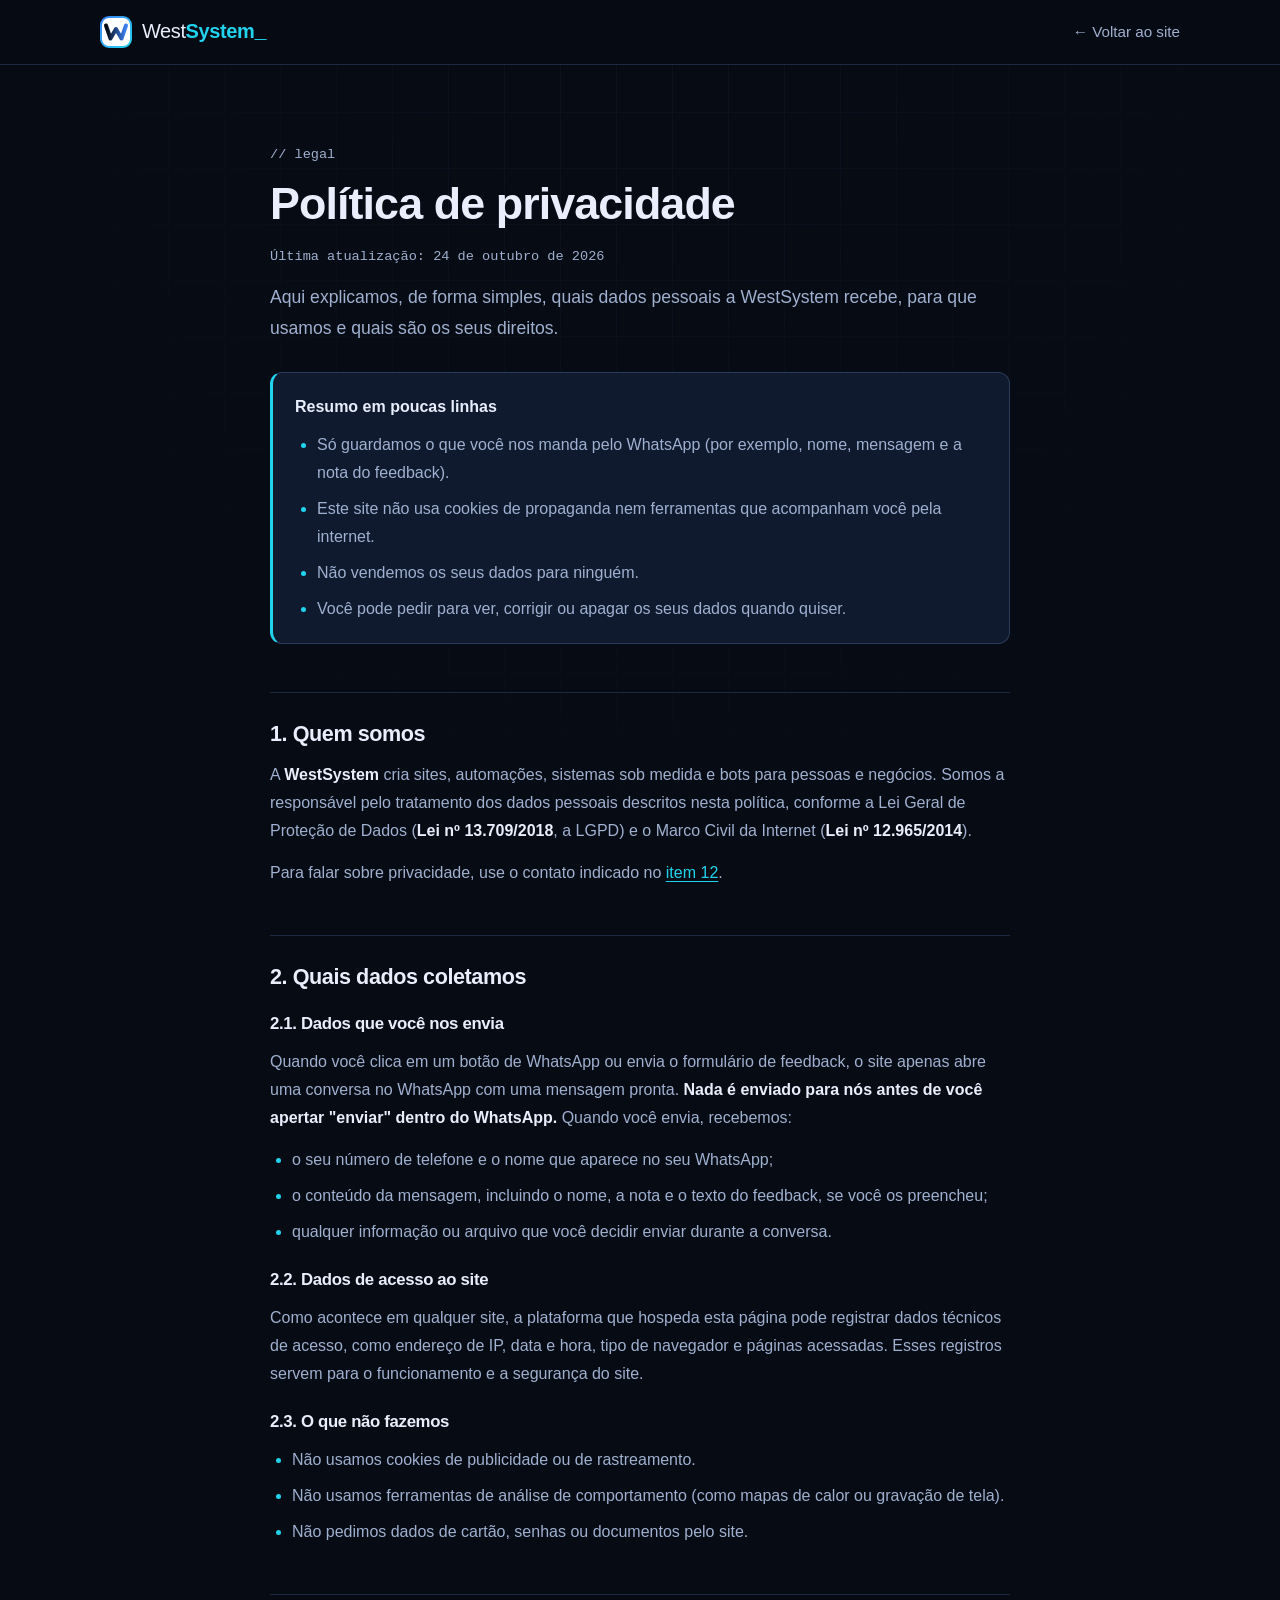
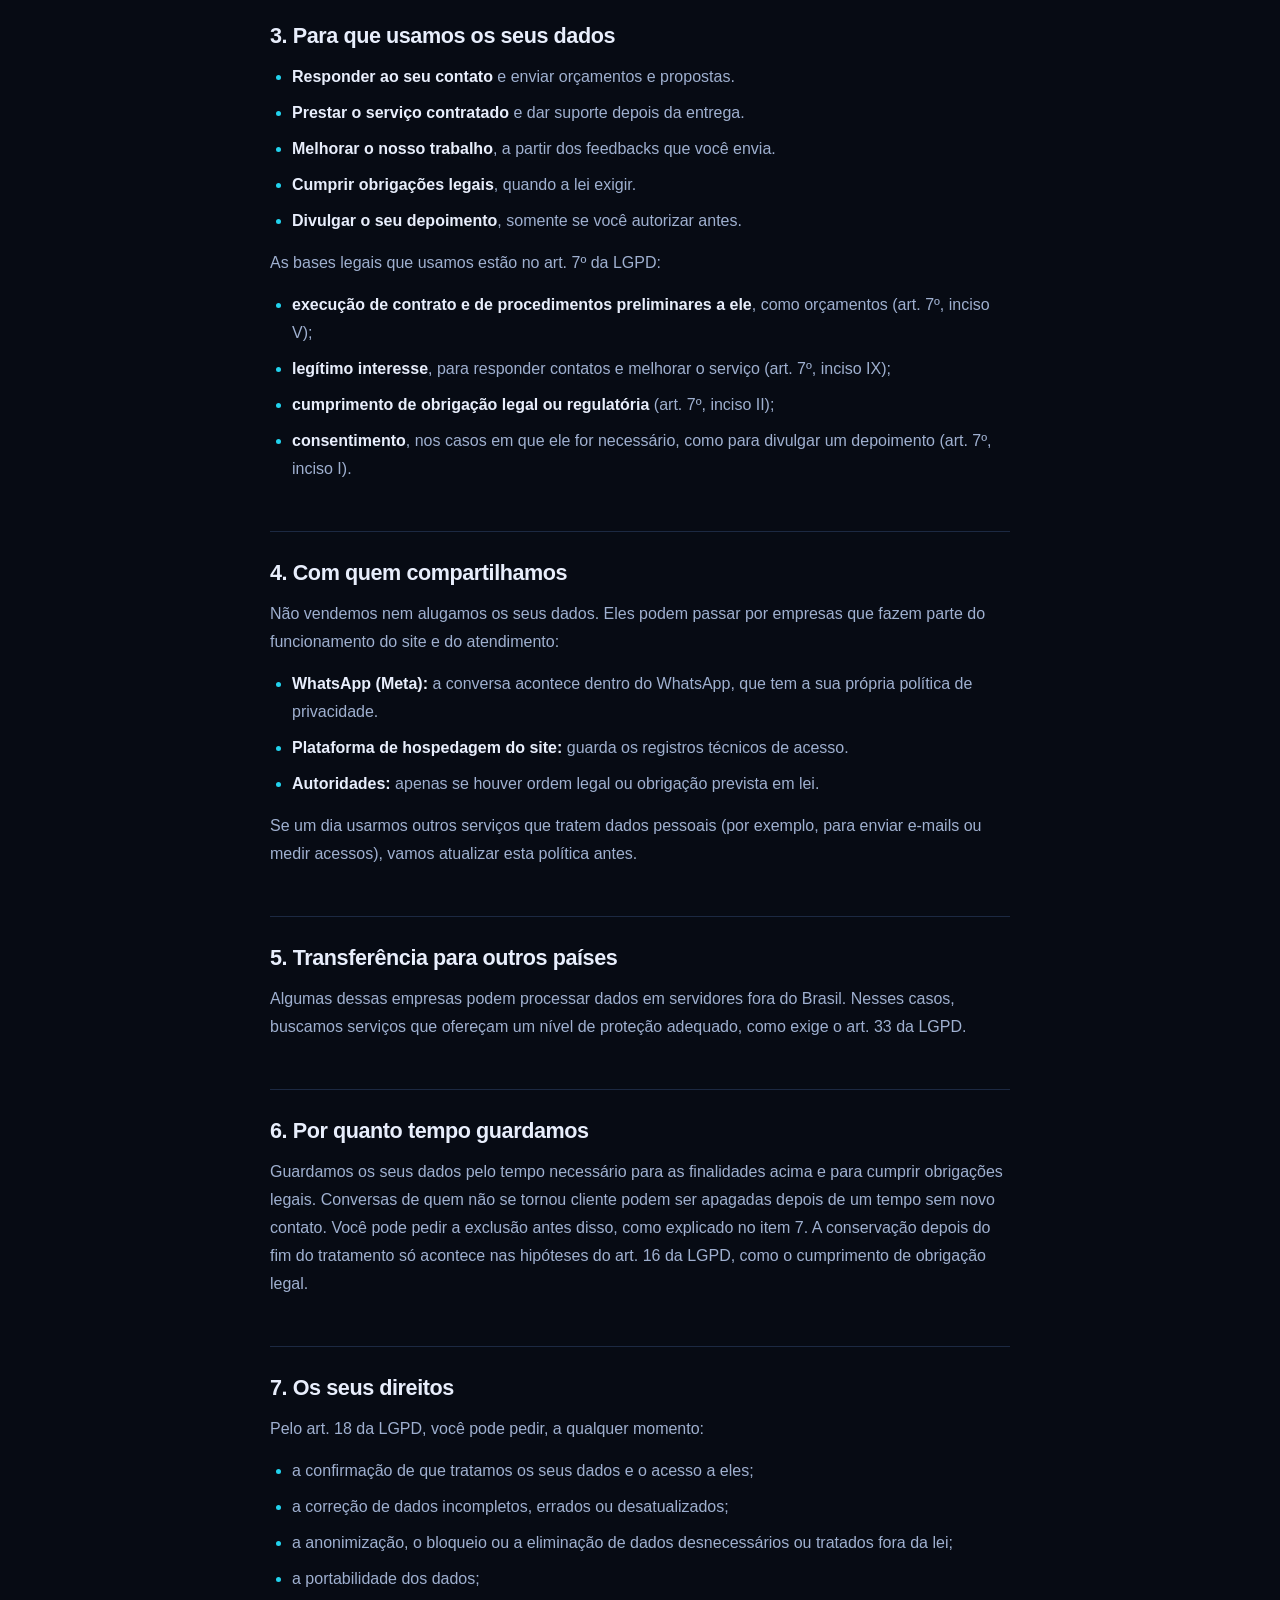
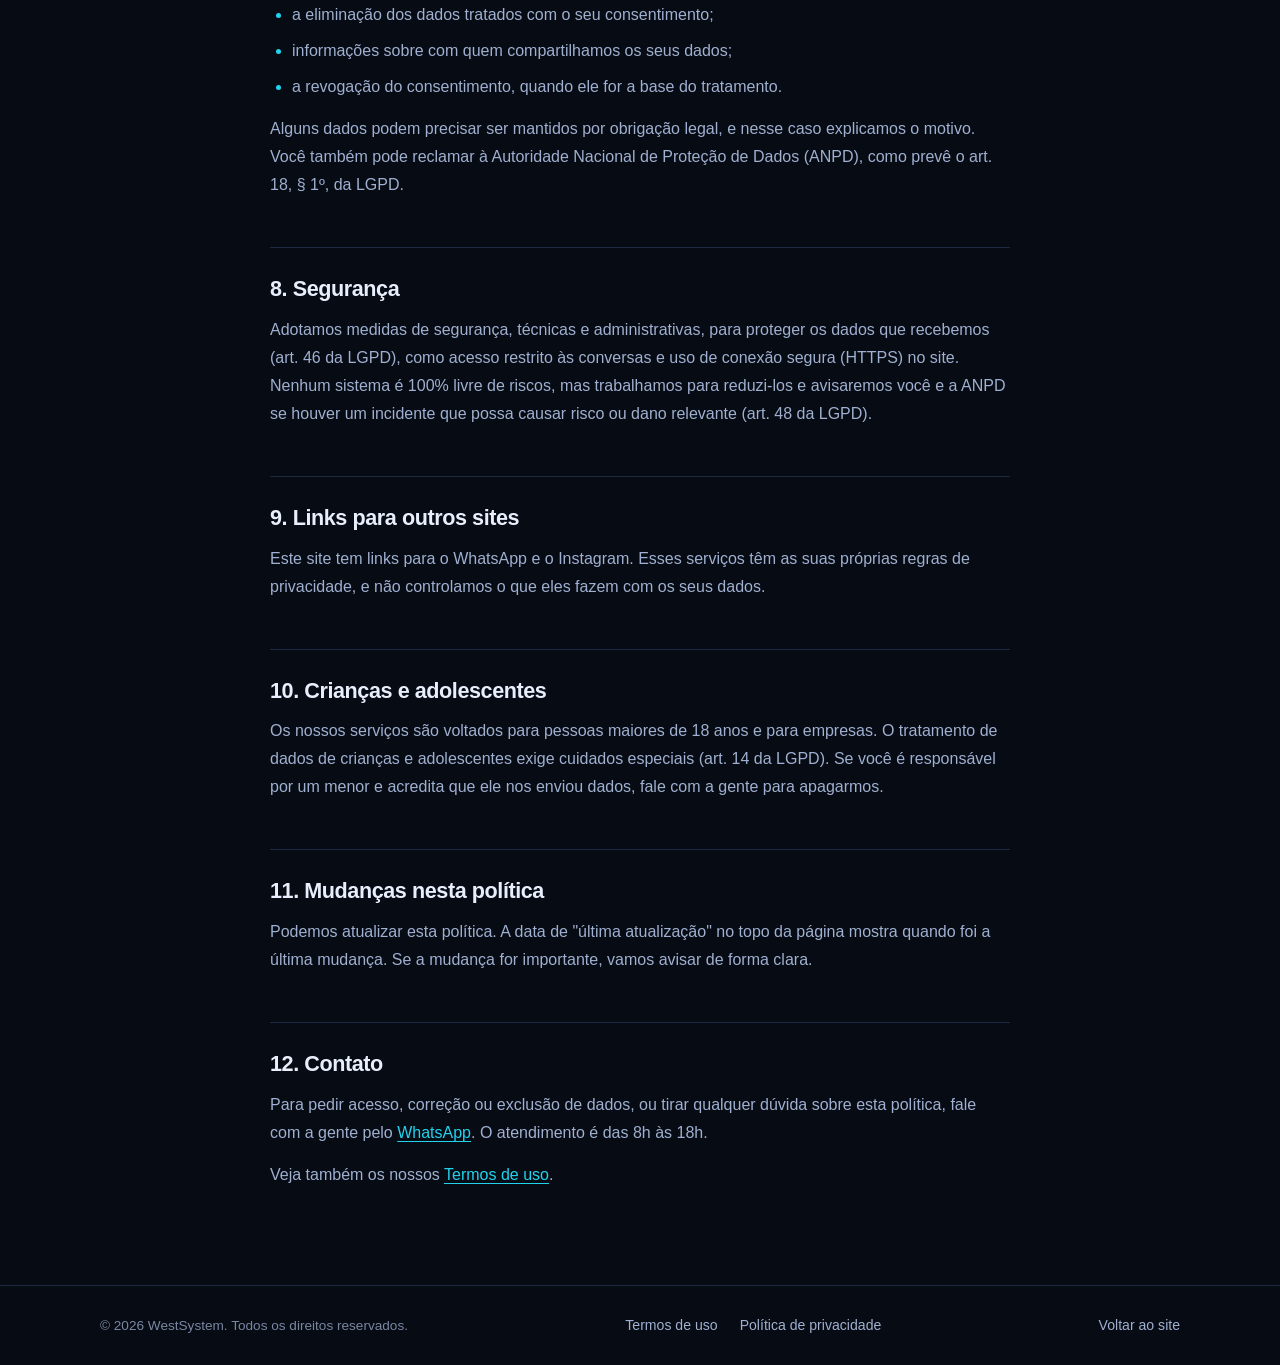
==== commit e0a834d0: "Termos e privacidade: citação das leis e artigos aplicáveis Co-Authored-By: Claude Sonnet 5.5 <norep" ====
--- a/privacidade.html
+++ b/privacidade.html
@@ -49,7 +49,7 @@
     </div>
 
     <h2>1. Quem somos</h2>
-    <p>A <strong>WestSystem</strong> cria sites, automações, sistemas sob medida e bots para pessoas e negócios. Somos a responsável pelo tratamento dos dados pessoais descritos nesta política, conforme a Lei Geral de Proteção de Dados (Lei nº 13.709/2018, a LGPD).</p>
+    <p>A <strong>WestSystem</strong> cria sites, automações, sistemas sob medida e bots para pessoas e negócios. Somos a responsável pelo tratamento dos dados pessoais descritos nesta política, conforme a Lei Geral de Proteção de Dados (<strong>Lei nº 13.709/2018</strong>, a LGPD) e o Marco Civil da Internet (<strong>Lei nº 12.965/2014</strong>).</p>
     <p>Para falar sobre privacidade, use o contato indicado no <a href="#contato">item 12</a>.</p>
 
     <h2>2. Quais dados coletamos</h2>
@@ -77,7 +77,13 @@
       <li><strong>Cumprir obrigações legais</strong>, quando a lei exigir.</li>
       <li><strong>Divulgar o seu depoimento</strong>, somente se você autorizar antes.</li>
     </ul>
-    <p>As bases legais da LGPD que usamos são: a execução de contrato e de procedimentos preliminares a ele (como orçamentos), o legítimo interesse (responder contatos e melhorar o serviço), o cumprimento de obrigação legal e o seu consentimento, nos casos em que ele for necessário.</p>
+    <p>As bases legais que usamos estão no art. 7º da LGPD:</p>
+    <ul>
+      <li><strong>execução de contrato e de procedimentos preliminares a ele</strong>, como orçamentos (art. 7º, inciso V);</li>
+      <li><strong>legítimo interesse</strong>, para responder contatos e melhorar o serviço (art. 7º, inciso IX);</li>
+      <li><strong>cumprimento de obrigação legal ou regulatória</strong> (art. 7º, inciso II);</li>
+      <li><strong>consentimento</strong>, nos casos em que ele for necessário, como para divulgar um depoimento (art. 7º, inciso I).</li>
+    </ul>
 
     <h2>4. Com quem compartilhamos</h2>
     <p>Não vendemos nem alugamos os seus dados. Eles podem passar por empresas que fazem parte do funcionamento do site e do atendimento:</p>
@@ -89,13 +95,13 @@
     <p>Se um dia usarmos outros serviços que tratem dados pessoais (por exemplo, para enviar e-mails ou medir acessos), vamos atualizar esta política antes.</p>
 
     <h2>5. Transferência para outros países</h2>
-    <p>Algumas dessas empresas podem processar dados em servidores fora do Brasil. Nesses casos, buscamos serviços que ofereçam um nível de proteção adequado, como exige a LGPD.</p>
+    <p>Algumas dessas empresas podem processar dados em servidores fora do Brasil. Nesses casos, buscamos serviços que ofereçam um nível de proteção adequado, como exige o art. 33 da LGPD.</p>
 
     <h2>6. Por quanto tempo guardamos</h2>
-    <p>Guardamos os seus dados pelo tempo necessário para as finalidades acima e para cumprir obrigações legais. Conversas de quem não se tornou cliente podem ser apagadas depois de um tempo sem novo contato. Você pode pedir a exclusão antes disso, como explicado no item 7.</p>
+    <p>Guardamos os seus dados pelo tempo necessário para as finalidades acima e para cumprir obrigações legais. Conversas de quem não se tornou cliente podem ser apagadas depois de um tempo sem novo contato. Você pode pedir a exclusão antes disso, como explicado no item 7. A conservação depois do fim do tratamento só acontece nas hipóteses do art. 16 da LGPD, como o cumprimento de obrigação legal.</p>
 
     <h2>7. Os seus direitos</h2>
-    <p>Pela LGPD, você pode pedir, a qualquer momento:</p>
+    <p>Pelo art. 18 da LGPD, você pode pedir, a qualquer momento:</p>
     <ul>
       <li>a confirmação de que tratamos os seus dados e o acesso a eles;</li>
       <li>a correção de dados incompletos, errados ou desatualizados;</li>
@@ -105,16 +111,16 @@
       <li>informações sobre com quem compartilhamos os seus dados;</li>
       <li>a revogação do consentimento, quando ele for a base do tratamento.</li>
     </ul>
-    <p>Alguns dados podem precisar ser mantidos por obrigação legal, e nesse caso explicamos o motivo. Você também pode reclamar à Autoridade Nacional de Proteção de Dados (ANPD).</p>
+    <p>Alguns dados podem precisar ser mantidos por obrigação legal, e nesse caso explicamos o motivo. Você também pode reclamar à Autoridade Nacional de Proteção de Dados (ANPD), como prevê o art. 18, § 1º, da LGPD.</p>
 
     <h2>8. Segurança</h2>
-    <p>Usamos medidas razoáveis para proteger os dados que recebemos, como acesso restrito às conversas e uso de conexão segura (HTTPS) no site. Nenhum sistema é 100% livre de riscos, mas trabalhamos para reduzi-los e avisaremos você e a ANPD se houver um incidente que possa causar dano relevante.</p>
+    <p>Adotamos medidas de segurança, técnicas e administrativas, para proteger os dados que recebemos (art. 46 da LGPD), como acesso restrito às conversas e uso de conexão segura (HTTPS) no site. Nenhum sistema é 100% livre de riscos, mas trabalhamos para reduzi-los e avisaremos você e a ANPD se houver um incidente que possa causar risco ou dano relevante (art. 48 da LGPD).</p>
 
     <h2>9. Links para outros sites</h2>
     <p>Este site tem links para o WhatsApp e o Instagram. Esses serviços têm as suas próprias regras de privacidade, e não controlamos o que eles fazem com os seus dados.</p>
 
     <h2>10. Crianças e adolescentes</h2>
-    <p>Os nossos serviços são voltados para pessoas maiores de 18 anos e para empresas. Se você é responsável por um menor e acredita que ele nos enviou dados, fale com a gente para apagarmos.</p>
+    <p>Os nossos serviços são voltados para pessoas maiores de 18 anos e para empresas. O tratamento de dados de crianças e adolescentes exige cuidados especiais (art. 14 da LGPD). Se você é responsável por um menor e acredita que ele nos enviou dados, fale com a gente para apagarmos.</p>
 
     <h2>11. Mudanças nesta política</h2>
     <p>Podemos atualizar esta política. A data de "última atualização" no topo da página mostra quando foi a última mudança. Se a mudança for importante, vamos avisar de forma clara.</p>
